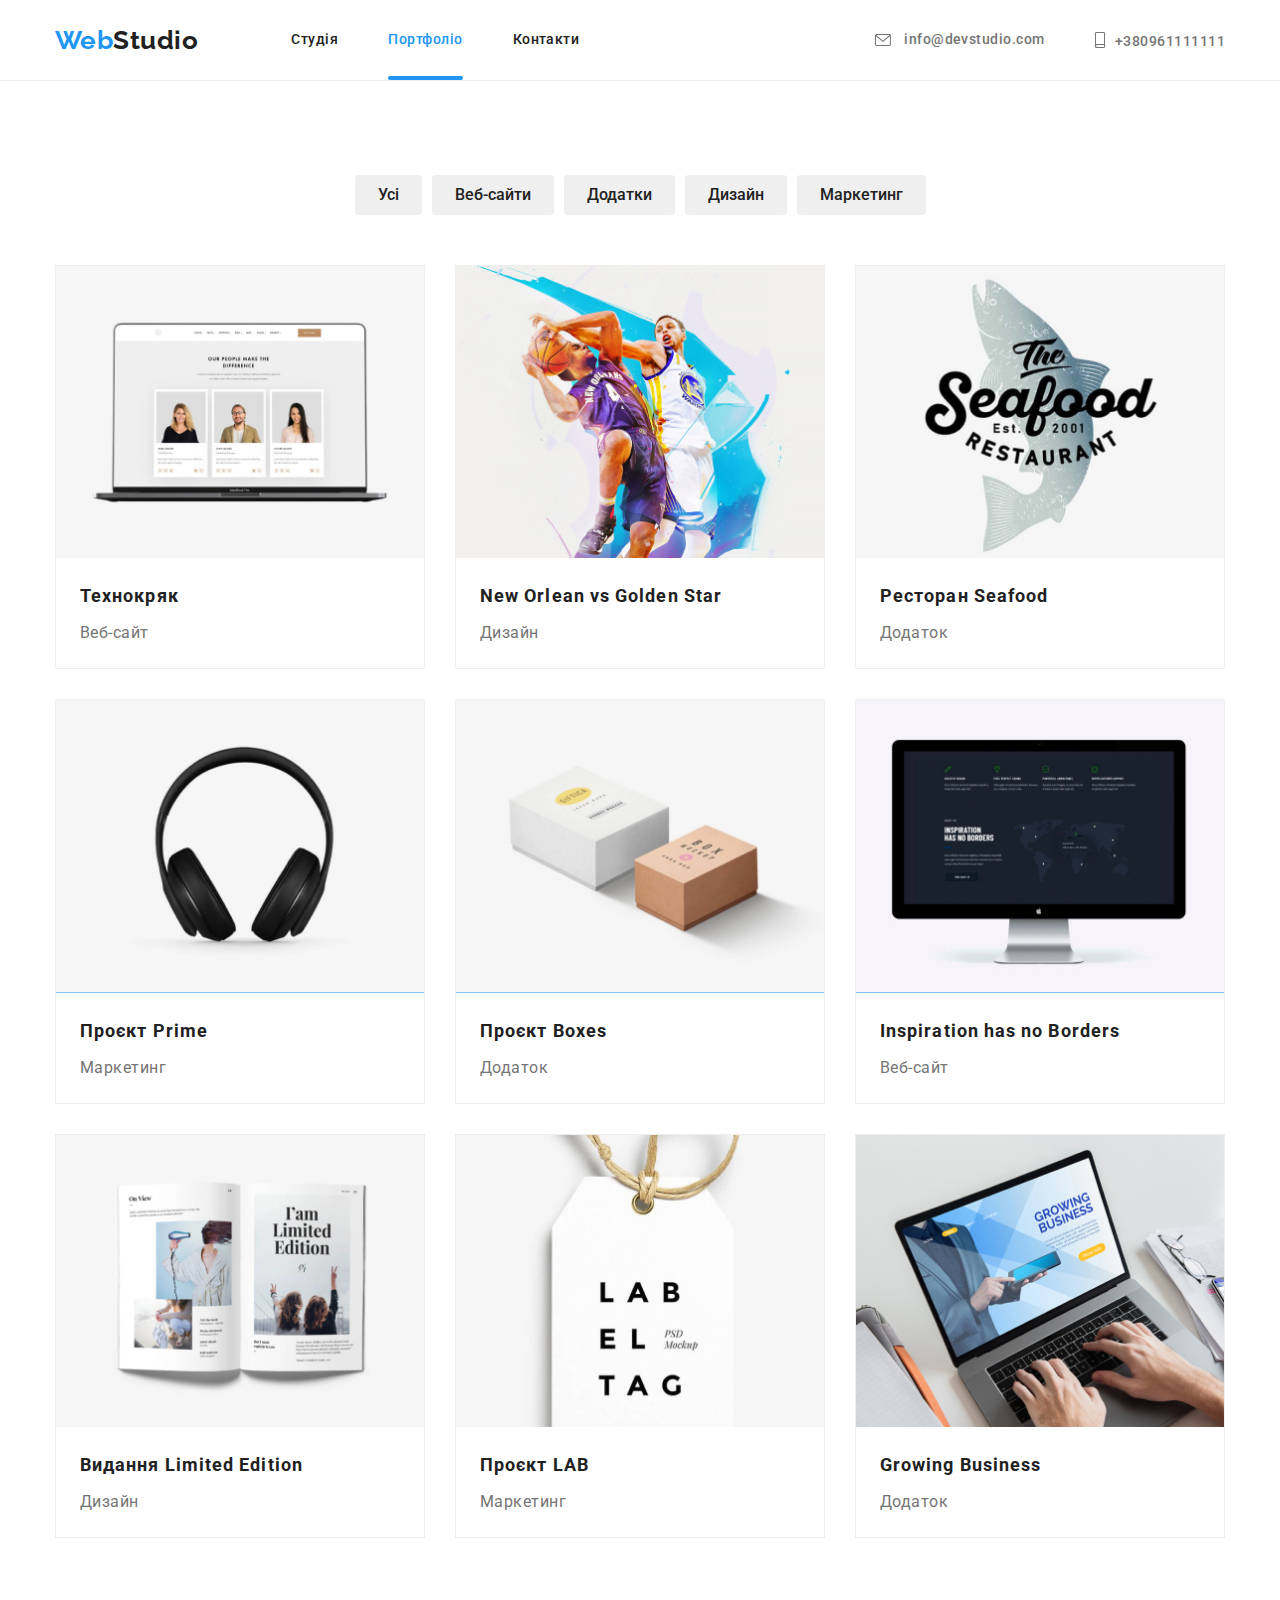
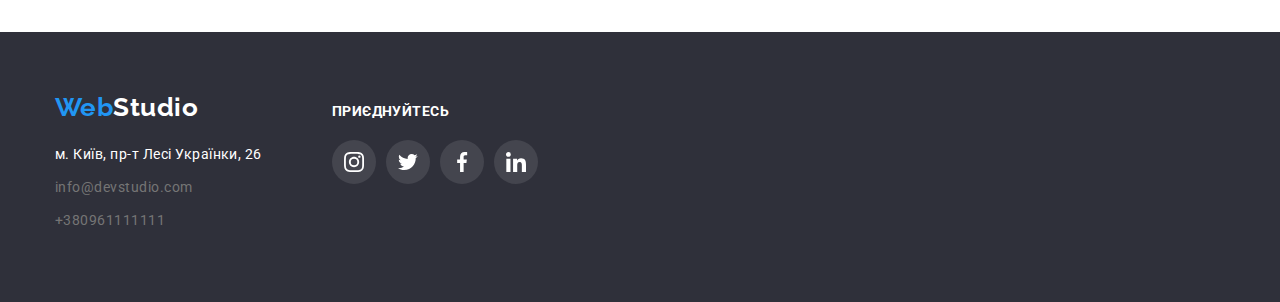
==== portfolio.html @ aa5b7897 "виконав дз" ====
<!DOCTYPE html>
<html lang="uk">
    <head>
        <meta charset="UTF-8">
        <meta http-equiv="X-UA-Compatible" content="IE=edge">
        <meta name="viewport" content="width=device-width, initial-scale=1.0">
        <title>Portfolio</title>
        <link rel="preconnect" href="https://fonts.googleapis.com">
        <link rel="preconnect" href="https://fonts.gstatic.com" crossorigin>
        <link href="https://fonts.googleapis.com/css2?family=Raleway:wght@700&family=Roboto:wght@400;500;700;900&display=swap" rel="stylesheet">
        <link rel="stylesheet" href="https://cdnjs.cloudflare.com/ajax/libs/modern-normalize/1.1.0/modern-normalize.min.css">
        <link rel="stylesheet" href="./css/styles.css">
    </head>
<body>
<!--Шапка сайта-->
<header class="page-header">
    <div class="container main-nav">
       <nav class="main-nav">  
           <a href="./index.html" class="logo">Web<span class="accent-head">Studio</span></a>
       <ul class="site-nav">
           <li class="item"><a href="./index.html" class="link">Студія</a></li>
           <li class="item"><a href="./portfolio.html" class="link current">Портфоліо</a></li>
           <li class="item"><a href="" class="link">Контакти</a></li>
       </ul>
       </nav> 
       <ul class="site-contact">
        <li class="item-contact">
            <a href="mailto:info@devstudio.com" class="contact-link">
            <svg class="icon-contact"  width="16" height="12" ><use href="./images/icons.svg#envelope" ></use></svg>
            info@devstudio.com</a>
        </li>
       <li class="item-contact"><a href="tel:+380961111111" class="contact-link">
        <svg class="icon-contact" width="10" height="16" ><use href="./images/icons.svg#smartphone" ></use></svg>+380961111111</a></li>
    </ul>
    </div>
    </header>
<main>
    <section class="section">
        <div class="container">
            <h1 class="visually-hidden">Портфоліо</h1>
            
            <ul class="pf-nav">
                <li class="link-button"><button type="button" class="pf-button">Усі</button></li>
                <li class="link-button"><button type="button" class="pf-button">Веб-сайти</button></li>
                <li class="link-button"><button type="button" class="pf-button">Додатки</button></li>
                <li class="link-button"><button type="button" class="pf-button">Дизайн</button></li>
                <li class="link-button"><button type="button" class="pf-button">Маркетинг</button></li>
            </ul>
            
            <ul class="portfolio">
         
            <li class="pf-element">
                <a href="" class="pf-link"> 
                <div class="card-thumb">
                <p class="text-thumb">Ресурс пропонує комплексні пропозиції з різним рівнем функціоналу та сервісів. Все це дозволить відвідувачу отримати вичерпні відомості про компанію чи приватну особу.</p>
                <img src="./images/pf-img1.jpg" alt="макет сайту" width="370">
                </div>
                <div class="card-text">
                <h2 class="portfolio-title">Технокряк</h2>
                <p>Веб-сайт</p>
                </div>
                </a>
            </li>
            
            <li class="pf-element">
                <a href="" class="pf-link">
                <div class="card-thumb">
                <p class="text-thumb">Ресурс пропонує комплексні пропозиції з різним рівнем функціоналу та сервісів. Все це дозволить відвідувачу отримати вичерпні відомості про компанію чи приватну особу.</p>
                <img src="./images/pf-img2.jpg" alt="баскетболісти" width="370">
                </div>
                <div class="card-text">
                <h2 class="portfolio-title">New Orlean vs Golden Star</h2>
                <p>Дизайн</p>
                </div>
                </a>
            </li>
            
            <li class="pf-element">
                <a href="" class="pf-link">
                <div class="card-thumb">
                <p class="text-thumb">Ресурс пропонує комплексні пропозиції з різним рівнем функціоналу та сервісів. Все це дозволить відвідувачу отримати вичерпні відомості про компанію чи приватну особу.</p>
                <img src="./images/pf-img3.jpg" alt="логотип рибного ресторану" width="370">
                </div>
                <div class="card-text">
                <h2 class="portfolio-title">Ресторан Seafood</h2>
                <p>Додаток</p>
                </div>
                </a>
            </li>
            
            <li class="pf-element">
                <a href="" class="pf-link">
                <div class="card-thumb">
                <p class="text-thumb">Ресурс пропонує комплексні пропозиції з різним рівнем функціоналу та сервісів. Все це дозволить відвідувачу отримати вичерпні відомості про компанію чи приватну особу.</p>
                <img src="./images/pf-img4.jpg" alt="зображення навушників" width="370">
                </div>  
                <div class="card-text">
                <h2 class="portfolio-title">Проєкт Prime</h2>
                <p>Маркетинг</p>
                </div>
                </a>
            </li>
            
            <li class="pf-element">
                <a href="" class="pf-link">
                <div class="card-thumb">
                <p class="text-thumb">Ресурс пропонує комплексні пропозиції з різним рівнем функціоналу та сервісів. Все це дозволить відвідувачу отримати вичерпні відомості про компанію чи приватну особу.</p>
                <img src="./images/pf-img5.jpg" alt="зображення двох боксів" width="370">
                </div> 
                <div class="card-text">
                <h2 class="portfolio-title">Проєкт Boxes</h2>
                <p>Додаток</p>
                </div>
                </a>
            </li>
            
            <li class="pf-element">
                <a href="" class="pf-link">
            <div class="card-thumb">
                <p class="text-thumb">Ресурс пропонує комплексні пропозиції з різним рівнем функціоналу та сервісів. Все це дозволить відвідувачу отримати вичерпні відомості про компанію чи приватну особу.</p>
                <img src="./images/pf-img6.jpg" alt="зображення сайту" width="370">
            </div>  
            <div class="card-text">
                <h2 class="portfolio-title">Inspiration has no Borders</h2>
                <p>Веб-сайт</p>
            </div>
                </a>
            </li>
            
            <li class="pf-element">
                <a href="" class="pf-link">
                <div class="card-thumb">
                <p class="text-thumb">Ресурс пропонує комплексні пропозиції з різним рівнем функціоналу та сервісів. Все це дозволить відвідувачу отримати вичерпні відомості про компанію чи приватну особу.</p>
                <img src="./images/pf-img7.jpg" alt="зображення книги" width="370">
               </div>
            <div class="card-text">
                <h2 class="portfolio-title">Видання Limited Edition</h2>
                <p>Дизайн</p>   
                </div> 
                </a>
            </li>
            
            <li class="pf-element">
                <a href="" class="pf-link">
                <div class="card-thumb">
                <p class="text-thumb">Ресурс пропонує комплексні пропозиції з різним рівнем функціоналу та сервісів. Все це дозволить відвідувачу отримати вичерпні відомості про компанію чи приватну особу.</p>
                <img src="./images/pf-img8.jpg" alt="зображення лейби" width="370">
            </div>
                <div class="card-text">
                <h2 class="portfolio-title">Проєкт LAB</h2>
                <p>Маркетинг</p>
                </div>
                </a>
            </li>
            
            <li class="pf-element">
                <a href="" class="pf-link">
                <div class="card-thumb">
                <p class="text-thumb">Ресурс пропонує комплексні пропозиції з різним рівнем функціоналу та сервісів. Все це дозволить відвідувачу отримати вичерпні відомості про компанію чи приватну особу.</p>
                <img src="./images/pf-img9.jpg" alt="зображення компьютерного дадатку" width="370">
            </div> 
            <div class="card-text">
                <h2 class="portfolio-title">Growing Business</h2>
                <p>Додаток</p>
                </div>
                </a>
            </li>
            </ul>
        </div>
    </section>
    


</main>



<!--Футер-->
<footer class="footer">
     
    <div class="container footer-nav">
        <div>
            <a href="./index.html" class="logo-footer">Web<span class="accent-footer">Studio</span></a>
                <address>
                <ul>
                    <li class="contact-footer"><a href="https://goo.gl/maps/CPtrU1FHBa2aNyZL9" target="_blank" rel="noopener noreferrer" class="geo-location" >м. Київ, пр-т Лесі Українки, 26</a></li>
                    <li class="contact-footer"><a href="mailto:info@devstudio.com" class="contact-link">info@devstudio.com</a></li>
                    <li class="contact-footer"><a href="tel:+380961111111" class="contact-link" >+380961111111</a></li>
                </ul>
                </address>  
        </div>
        <div class="footer-social">
                    <h3 class="footer-title">Приєднуйтесь</h3>
                    <ul class="list-footer-social">
                        <li> 
                            <a class="link-footer-social" href="#" target="_blank" rel="noopener noreferrer">
                                <svg class="icon-social" width="20" height="20">
                                <use href="./images/icons.svg#instagram"></use>
                                </svg>
                            </a>
                        </li>
                       <li> 
                            <a class="link-footer-social" href="#" target="_blank" rel="noopener noreferrer">
                            <svg class="icon-social" width="20" height="20">
                            <use href="./images/icons.svg#twitter"></use>
                            </svg>
                            </a>
                        </li>
                        <li > 
                            <a class="link-footer-social" href="#" target="_blank" rel="noopener noreferrer">
                            <svg class="icon-social" width="20" height="20">
                            <use href="./images/icons.svg#facebook"></use>
                            </svg>
                            </a>
                        </li>
                        <li> 
                            <a class="link-footer-social" href="#" target="_blank" rel="noopener noreferrer">
                            <svg class="icon-social" width="20" height="20">
                            <use href="./images/icons.svg#linkedin"></use>
                            </svg>
                            </a>
                        </li>
                       </ul>
        </div> 
    </div>
        
              
        
</footer>
</body>
</html>
---- css/styles.css ----
/* Колір основного тексту #212121 */
/* Вторинний колір тексту #757575 */
/* Вторинний колір фону #2F303A / #F5F4FA */
/* Білий #FFFFFF #EEEEEE */
/* Акцент #2196F3 / #188CE8 */
/* Вторинний колір фону #2F303A */

:root{ 
--primary-text-color:#212121;
--title-text-color:#757575;
--accent-color: #2196F3;
--primary-white-color: #fff;
--secondary-bcg-color:#2F303A;
--third-bcg-color: #F5F4FA;
--accent-secondary-color: #188CE8;
--border-color: #EEEEEE;
--clients-color: #AFB1B8;
--box-shadow: 0px 1px 3px rgba(0, 0, 0, 0.12), 0px 1px 1px rgba(0, 0, 0, 0.14), 0px 2px 1px rgba(0, 0, 0, 0.2);}

html{ box-sizing: border-box;}
*,
*::before,
*::after {
  box-sizing:inherit;}

body { 

background-color:var(--primary-white-color);
color: var(--title-text-color);
font-family: 'Roboto',sans-serif;
letter-spacing: 0.03em;}

ul { padding: 0;
     margin: 0;
     list-style: none;}
a {text-decoration: none;}

h1, h2, h3, h4, h5, h5, p { margin-top: 0;
margin-bottom: 0;}

img{ 
display: block;
width: 100%;}

textarea{ resize: none;}

.container{ 
  margin-left:auto;
  margin-right:auto;
  padding-left:15px;
  padding-right:15px;
  width: 1200px;
  
}
.section{
  padding-top: 94px;
  padding-bottom: 94px;
}
/* Site header */


.page-header{
 
 width: 100%;
 top: 0;
 left: 0;
 min-height: 80px;
 border-bottom: 1px solid var(--border-color);
 background-color: var(--primary-white-color);
 
}


  .logo {
color:var(--accent-color); text-decoration: none;
font-family: 'Raleway';
font-weight: 700;
font-size: 26px;
line-height: 1.19;}


/* Main nav */

.main-nav{ display: flex;
align-items: center;
}

.accent-head{ color:var(--primary-text-color);}

.site-nav{ 
display: flex; 
margin-left: 93px;
}

.site-nav .item + .item{
  margin-left: 50px;
}

.site-nav .link { 
  position: relative;
  display: block;
  padding-top: 32px;
  padding-bottom: 32px;
  
  color:var(--primary-text-color); 
  text-decoration: none;
  font-weight: 500;
  font-size: 14px;
  line-height: 1.14;
  
  transition: color 250ms cubic-bezier(0.4, 0, 0.2, 1); }

  .link.current::after {
    content: '';
    position: absolute;
    display: blok;
    width:100%;
    height: 4px;
    left: 0;
    bottom: 0;
    background: #2196F3;
    border-radius: 2px;
    }
  
  
    


    .site-nav .link:hover , .site-nav .link:focus { color:var(--accent-color);text-decoration: none;}
 
/* Contacts */
.site-contact {
  display: flex;
  margin-left: auto;
  align-items: center;
  font-weight: 500;
  font-size: 14px;
  line-height: 1.14;
  
  
}

.site-contact .item-contact + .item-contact{
    margin-left: 50px;
  }

.contact-link{
  color: var(--title-text-color); 
  font-style: normal;
  transition: color 250ms cubic-bezier(0.4, 0, 0.2, 1); }

.site-contact .contact-link:hover , .site-contact .contact-link:focus { color:var(--accent-color);}

.icon-contact{ 
position:relative;
top: 1.5px;
margin-right: 10px;
fill:currentColor;}

.link.current { color: var(--accent-color);}

/* Hero */
.hero{ 
  padding-top: 200px;
  padding-bottom:200px;
  text-align: center;
 }
 
 .overlay{  
  background-image:linear-gradient(to right,rgba(47, 48, 58, 0.4), rgba(47, 48, 58, 0.4)),
  url(../images/hero_fon.jpg);
  background-position: center ;
  background-repeat: no-repeat;
  height: 600px;
  max-width: 1600px;
  margin-left: auto;
  margin-right: auto;
  background-color: var(--secondary-bcg-color);
  
 }


 .hero-title {
  width: 696px;
  margin: 0 auto 30px;
  color:var(--primary-white-color);
  font-weight: 900;
  font-size: 44px;
  line-height: 1.5;
  text-transform: uppercase;
}



/*  Hero button */
.hero-button { 
  border: none;
  padding: 10px 32px;
  background-color: var(--accent-color);
  border-radius: 4px;
  display: inline-block;
  color: var(--primary-white-color);
  font-weight: 700;
  font-size: 16px;
  line-height: 1.8;
  cursor: pointer;

  transition: color 250ms cubic-bezier(0.4, 0, 0.2, 1); 
}

.hero-button:hover , .hero-button:focus{ background-color: var(--accent-secondary-color); } 



/* Features */
.feature-list{
display: flex;
gap: 30px;}

.feature{ padding-top: 94px;}

.feature-list .title { color:var(--primary-text-color);}

.feature-list p { line-height: 24px;}

.title{
  margin-top: 30px;
  margin-bottom: 10px;
  font-weight: 700;
  font-size: 14px;
  line-height: 1.14;
  text-transform: uppercase;}

.advantages{
  display: flex;
  justify-content: center;
  border-radius: 4px;
  background-color: var(--third-bcg-color);
  width: 270px;
  height: 120px;
  align-items: center;
 }

 

/* Section */ 
.visually-hidden{
  position: absolute;
  white-space: nowrap;
  width: 1px;
  height: 1px;
  overflow: hidden;
  border: 0;
  padding: 0;
  clip: rect(0 0 0 0);
  clip-path: inset(50%);
  margin: -1px;
} 

.section-title {
  
  margin-top: 0;
  margin-bottom: 50px;
  
  color:var(--primary-text-color); 
  font-weight: 700;
  font-size: 36px;
  line-height: 1.16;
  text-align: center;
}

/* Чим ми займаємося */

.section-service{ 
 padding-top: 0;
  padding-bottom: 94px;
}

.services{ 
position: relative;
display: flex;
gap: 30px;}



.text-service{
position: absolute;
display:flex;
justify-content: center;
align-items: center;
font-weight: 700;
font-size: 14px;
line-height: 1.14;
letter-spacing: 0.03em;
text-transform: uppercase;
width: 370px;
height: 70px;
background-color: rgba(47, 48, 58, 0.8);;
bottom: 0;
color:var(--primary-white-color);

}


  /* Team */

.employees{display: flex;}
.employees .user + .user{
  margin-left: 30px;
}
.employees li { background-color: var(--primary-white-color);}
.user{ 
border-radius: 0px 0px 4px 4px;
box-shadow: var(--box-shadow);}

.section-team{ 
  background-color: var(--third-bcg-color);
  padding-bottom: 94px;
  padding-top: 94px;
}

  .team-items{ padding-top: 30px;
  padding-bottom: 30px;
}

  .team{ 
    margin-bottom: 10px;
    color: var(--primary-text-color);
    font-style: normal;
    font-weight: 500;
    font-size: 16px;
    line-height: 19px;
    text-align: center;}
   
  .position{
    font-size: 16px;
    line-height: 19px;
    text-align: center;}


.social-list{
  display:flex;
  justify-content: center;
  gap: 10px;
  margin-bottom: 30px; 
}

.link-social{ 
  display: flex;
  width: 44px;
  height: 44px;
  border-radius: 50%;
  justify-content: center;
  align-items: center;
  color: var(--clients-color);

  transition: color 250ms cubic-bezier(0.4, 0, 0.2, 1) , background-color 250ms cubic-bezier(0.4, 0, 0.2, 1); 
}

.icon-social{ fill:currentColor;}
.link-social:hover , .link-social:focus{border-radius: 50%; background-color: var(--accent-color); color: var(--primary-white-color);}

 /* Постійні клієнти */

.section-clients{ padding-bottom: 94px;
  padding-top: 94px;
}
.clients-list{ 
  display: flex;
  gap: 30px;
  

}

.client-link{ 
  display: flex;
  align-items: center;
  justify-content: center; 
  color: var(--clients-color);
  border: 1px solid ;
  border-radius: 4px;
  width: 170px;
  height: 92px;
  transition: border-color 250ms cubic-bezier(0.4, 0, 0.2, 1) ; 

}


.client-link:hover , .client-link:hover .icon {
  border-color: var(--accent-color);
  fill: var(--accent-color);
}

.icon{ 
transition: fill 250ms cubic-bezier(0.4, 0, 0.2, 1) ; 
fill:currentColor;
}


  
  /* Footer */
.footer { 

padding-top: 60px;
padding-bottom: 60px;
background-color: var(--secondary-bcg-color);
font-size: 14px;
line-height: 1.71;
}
.contact-footer{
  margin-bottom: 9px;
  transition: color 2500ms cubic-bezier(0.4, 0, 0.2, 1) ; 
}
.logo-footer { 
  display: block;
  margin-bottom: 20px;
  color: var(--accent-color);
  font-family: 'Raleway';
  font-weight: 700;
  font-size: 26px;
  line-height: 1.19;}

.accent-footer { color: var(--primary-white-color);}

.geo-location { 
  color: var(--primary-white-color);
  font-style: normal;
  transition: color 250ms cubic-bezier(0.4, 0, 0.2, 1) ; 
}

.geo-location:hover , .geo-location:focus { color:var(--accent-color);}
.contact-footer .contact-link:hover , .contact-footer .contact-link:focus { color:var(--accent-color);}


.footer-title{ 
font-weight: 700;
font-size: 14px;
line-height: 1.14;
letter-spacing: 0.03em;
text-transform: uppercase;
margin-bottom: 20px;
color: var(--primary-white-color);
}

.footer-nav{ display:flex;
  align-items:baseline;}

.footer-social{ margin-left: 70px;}

.link-footer-social{ 
  display: flex;
  width: 44px;
  height: 44px;
  border-radius: 50%;
  justify-content: center;
  align-items: center;
  color: var(--primary-white-color);
  background: rgba(255, 255, 255, 0.1);
  transition: color 250ms cubic-bezier(0.4, 0, 0.2, 1) , background-color 250ms cubic-bezier(0.4, 0, 0.2, 1) ; 
  ; 

}

.list-footer-social{
  display:flex;
  gap: 10px;
   
}
.link-footer-social:hover , .link-footer-social:focus {border-radius: 50%; background-color: var(--accent-color); color: var(--primary-white-color);}

/* Footer Input */
.input-title{
  font-weight: 700;
  font-size: 14px;
  line-height: 1.14;
  letter-spacing: 0.03em;
  text-transform: uppercase;
  margin-bottom: 20px;
  color: var(--primary-white-color)
}

.footer-input{
display: inline-block;
margin-left: 93px;
}

.footer-input input{
width: 358px;
height: 50px;

padding: 15px 16px;
border: 1px solid rgba(255, 255, 255, 0.3);
box-shadow: (0px 4px 4px rgba(0, 0, 0, 0.15));
border-radius: 4px;
background-color: var(--secondary-bcg-color);
}
.footer-label{display: flex;}

.button-footer{
display:flex;
align-items: center;
justify-content: center;

border: none;
cursor: pointer;

width: 200px;
height: 50px;
background-color:var(--accent-color);
box-shadow: 0px 4px 4px rgba(0, 0, 0, 0.15);
border-radius: 4px;
margin-left: 12px;

color: var(--primary-white-color);
font-weight: 700;
font-size: 16px;
line-height: 1.8;
letter-spacing: 0.06em;

 transition: background-color 250ms cubic-bezier(0.4, 0, 0.2, 1) ; 
}

.icon-send{
  margin-left: 10px;
  fill: currentColor;
}
 
.button-footer:hover { background-color: var(--accent-secondary-color);}



 /* Backdrop */
 .backdrop{
  position: fixed;
  left: 0;
  top: 0;
  width: 100%;
  height: 100%;
  background-color:rgba(0, 0, 0, 0.2);
  opacity: 1;
  transition: transform 250ms cubic-bezier(0.4, 0, 0.2, 1);

 }

.backdrop.is-hidden{
  opacity: 0;
  pointer-events: none;
}


.modal{
  position: relative;
  top: 50%;
  left: 50%;

  width: 528px;
  height: 581px;
  background-color: var(--primary-white-color);

  box-shadow: 0px 1px 3px rgba(0, 0, 0, 0.12), 0px 1px 1px rgba(0, 0, 0, 0.14), 0px 2px 1px rgba(0, 0, 0, 0.2);
  border-radius: 4px;
  
  transform: translate(-50% , -50%) scale(1);
  transition: transform 250ms cubic-bezier(0.4, 0, 0.2, 1) , box-shadow 250ms cubic-bezier(0.4, 0, 0.2, 1);
}


/* Button close  modal */
.modal-button{
position: absolute;
display: flex;

align-items: center;
top: 8px;
right: 8px;

width: 30px;
height: 30px;
border: 1px solid rgba(0, 0, 0, 0.1);
border-radius: 50%;
background-color: var(--primary-white-color);
cursor: pointer;

}

.close-black{ 
display: flex;
justify-content: center;

transition: fill 250ms cubic-bezier(0.4, 0, 0.2, 1);
}

.close-black:hover{ fill: var(--accent-color);}

.modal-title{
font-weight: 700;
font-size: 20px;
line-height: 1.15;
text-align: center;
letter-spacing: 0.03em;
color: var(--primary-text-color);
padding-left: 41px;
padding-top: 40px;
padding-right: 39px;
margin-bottom: 12px;
}




.form-list{

  position: relative;
  
  width: 448px;
  height: 342px;
  margin-left: 41px;
  margin-right: 39px;
}

.form-field{
display: flex;
flex-direction: column;
position: relative;
margin-bottom: 10px;
font-size: 12px;
line-height: 1.16;
letter-spacing: 0.01em;

}

.form-label{
  margin-bottom: 4px;
}

.form-input{
  position: relative;
  width: 448px;
  height: 40px;
  border: 1px solid rgba(33, 33, 33, 0.2);
  border-radius: 4px;
  padding-left: 42px;
  
}
.icon-form{
  display: inline-block;
  position: absolute;
  
  left: 15px;
  top: 50%;
  
  transition: fill 250ms cubic-bezier(0.4, 0, 0.2, 1);
  
}

.form-input:focus + .form-input .icon-form{ fill: var(--accent-color); 
border-color: var(--accent-color);}

.form-textarea{ 
  width: 448px;
  height: 120px;
  padding: 12px 16px;
  color: rgba(117, 117, 117, 0.5);
  border: 1px solid rgba(33, 33, 33, 0.2);
  border-radius: 4px;
}

.form-consent{
  position: relative;
display: block;
font-size: 14px;
line-height: 1.7;
letter-spacing: 0.03em;
}

.custom-checkbox {
  position: absolute;
  width: 1px;
  height: 1px;
  margin: -1px;
  border: 0;
  padding: 0;
  clip: rect(0 0 0 0);
  overflow: hidden;
  border-radius: 2px;
}
.icon-check{
  display: block;
  align-items: center;
  justify-content: center;
  opacity: 0;
}
.form-icon-check{
  display: inline-flex;
  align-items: center;
  justify-content: center;
  width: 16px;
  height: 15px;
  margin-left: 10px;
  margin-right: 10px;
  border: 2px solid var(--primary-text-color);

  transition:  border 250ms cubic-bezier(0.4, 0, 0.2, 1) , background-color 250ms cubic-bezier(0.4, 0, 0.2, 1);}
  .custom-checkbox:checked + .form-icon-check{
    background-color: var(--accent-color);border: 1px solid var(--accent-color);
  }
.custom-checkbox:checked + .form-icon-check .icon-check{
  opacity: 1;
  }

.form-link{ 
  color: var(--accent-color);
  text-decoration: underline;
}

.button-form{
position: absolute;
left: 165px;
bottom: 40px;

font-weight: 700;
font-size: 16px;
line-height: 1.8;
color: var(--primary-white-color);

width: 200px;
height: 50px;
border-radius: 4px;
background-color: var(--accent-color);
box-shadow: 0px 4px 4px rgba(0, 0, 0, 0.15);
border: none;
cursor: pointer;

transition: background-color 250ms cubic-bezier(0.4, 0, 0.2, 1);

}
.button-form:hover{ background-color: var(--accent-secondary-color);}
/* Portfolio */

  .pf-button{ 
    border: 1px solid transparent;
    border-radius: 4px;
    padding: 6px 22px;
    font-weight: 500;
    font-size: 16px;
    line-height:1.62;
    font-family:inherit;
    cursor: pointer;
    color: var(--primary-text-color);
  
    transition: color 250ms cubic-bezier(0.4, 0, 0.2, 1) , background-color 250ms cubic-bezier(0.4, 0, 0.2, 1) , 
    box-shadow 250ms cubic-bezier(0.4, 0, 0.2, 1);}
  
  .pf-nav .pf-button:hover , .pf-nav .pf-button:focus { background-color: var(--accent-color);color:var(--primary-white-color);
    box-shadow: 0px 3px 1px rgba(0, 0, 0, 0.1), 0px 1px 2px rgba(0, 0, 0, 0.08), 0px 2px 2px rgba(0, 0, 0, 0.12);}
  
  .pf-nav{ 
    display: flex;
     margin-bottom: 50px;
    justify-content: center;

  }
  
  .pf-nav .link-button + .link-button { margin-left: 10px;}

/* Portfolio content */

.portfolio-title{ 
 margin-bottom: 4px;
 color: var(--primary-text-color);
 font-weight: 700;
 font-size: 18px;
 line-height:2;
 letter-spacing: 0.06em;}

.pf-link{ 
display: block;
color: var(--title-text-color);
transition: box-shadow 250ms cubic-bezier(0.4, 0, 0.2, 1);
}

.card-text{ 
font-size: 16px;
line-height: 30px;
letter-spacing: 0.03em;
padding: 20px 24px; }


.portfolio{ 
 display: flex;
 flex-wrap: wrap;
 }

.pf-element{ 
 
border: 1px solid var(--border-color);
background-color: var(--primary-white-color);
width:calc( ( 100% - 60px ) / 3 );
margin-right: 30px;
margin-bottom: 30px;
} 
.pf-element:nth-child(3n){margin-right:0;}
.pf-element:nth-last-child(-n + 3){margin-bottom: 0;}
.pf-link:hover , .pf-link:focus{ box-shadow: 0px 1px 1px rgba(0, 0, 0, 0.12), 0px 4px 4px rgba(0, 0, 0, 0.06), 1px 4px 6px rgba(0, 0, 0, 0.16);}

.card-thumb{
  display: block;
  position: relative;
  overflow: hidden;
  
}

.card-thumb::before{ 
  content:'';
  display:block;
  
  position: absolute;
  
  width:100%;
  height:100%;
  background-color: rgba(33, 150, 243, 0.9);
  opacity: 1;
  
  transform:translateY(100%);
  transition: transform 250ms cubic-bezier(0.4, 0, 0.2, 1);
}

.text-thumb{
position: absolute;
font-size: 18px;
line-height: 1.5;
letter-spacing: 0.03em;
color: var(--primary-white-color);
padding: 63px 24px;

transform:translateY(100%);
transition: transform 250ms cubic-bezier(0.4, 0, 0.2, 1);

}
.pf-element:hover .text-thumb{
  transform:translateY(0%)
}
.pf-element:hover .card-thumb::before{
  transform:translateY(0%)
}
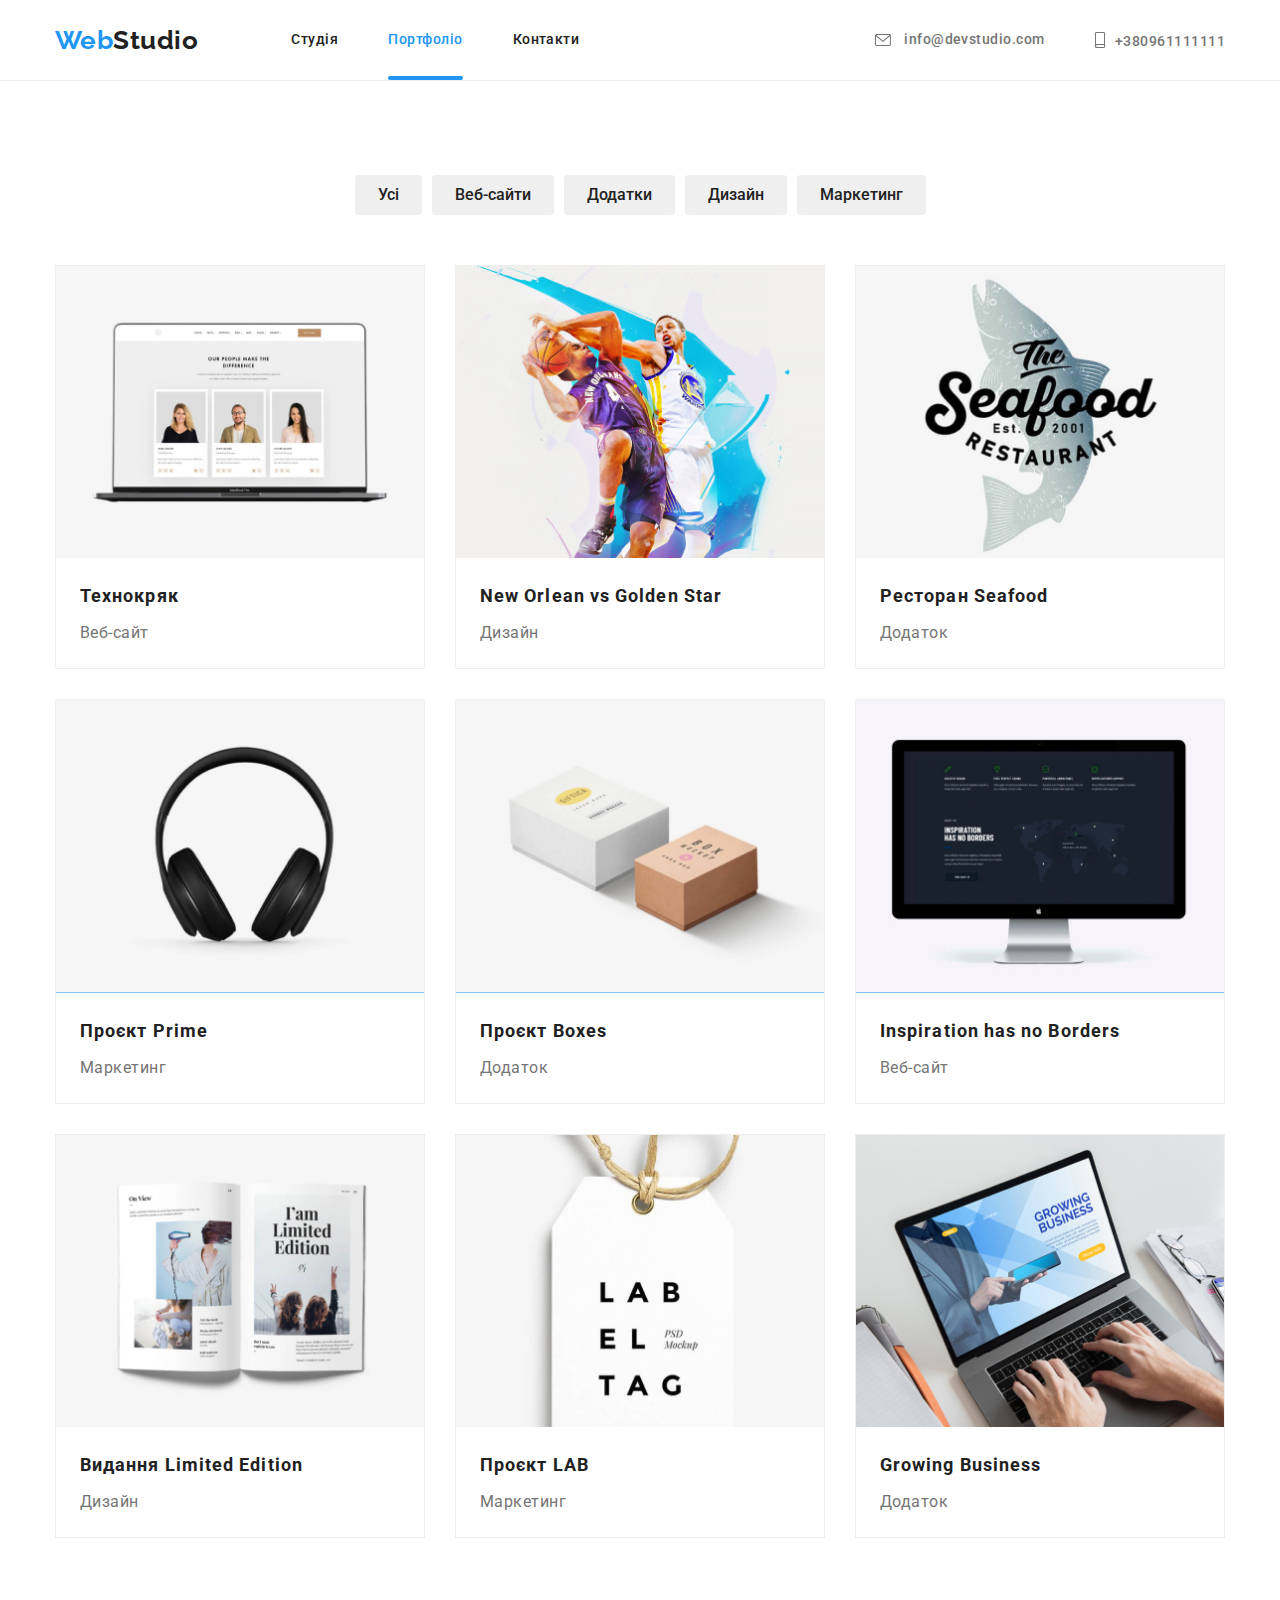
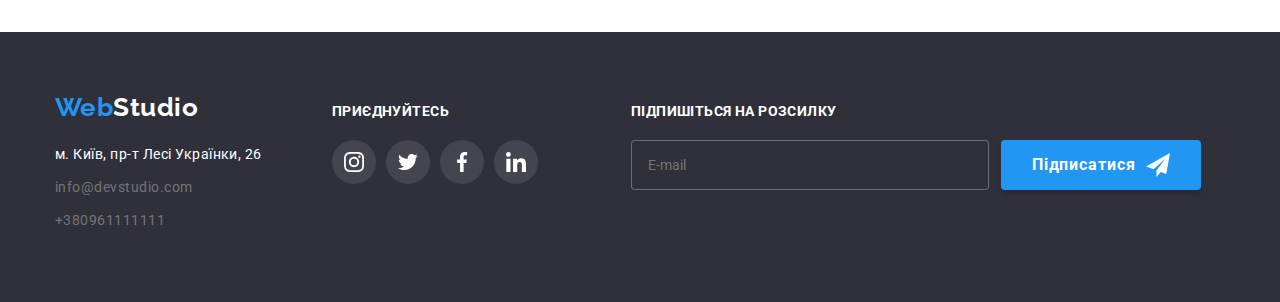
==== commit 85c64cce: "правки" ====
--- a/portfolio.html
+++ b/portfolio.html
@@ -223,10 +223,26 @@
                         </li>
                        </ul>
         </div> 
+        
+            
+            <div class="footer-input">
+                <h3 class="input-title">Підпишіться на розсилку</h3>
+                <div class="footer-label">
+                <label for="email"></label>
+                <input type="email" name="email" id="email" placeholder="E-mail">
+                <button class="button-footer" >
+                    Підписатися<svg class="icon-send" width="24px" height="24px" ><use href="./images/icons.svg#icon-send" ></use></svg>
+                </button>
+            </div>
+            </div>
+               
+                
+                
+       
     </div>
         
               
         
-</footer>
+    </footer>
 </body>
 </html>--- a/css/styles.css
+++ b/css/styles.css
@@ -653,8 +653,8 @@
   
 }
 
-.form-input:focus + .form-input .icon-form{ fill: var(--accent-color); 
-border-color: var(--accent-color);}
+.form-input:focus + .icon-form{ fill: var(--accent-color); 
+}
 
 .form-textarea{ 
   width: 448px;
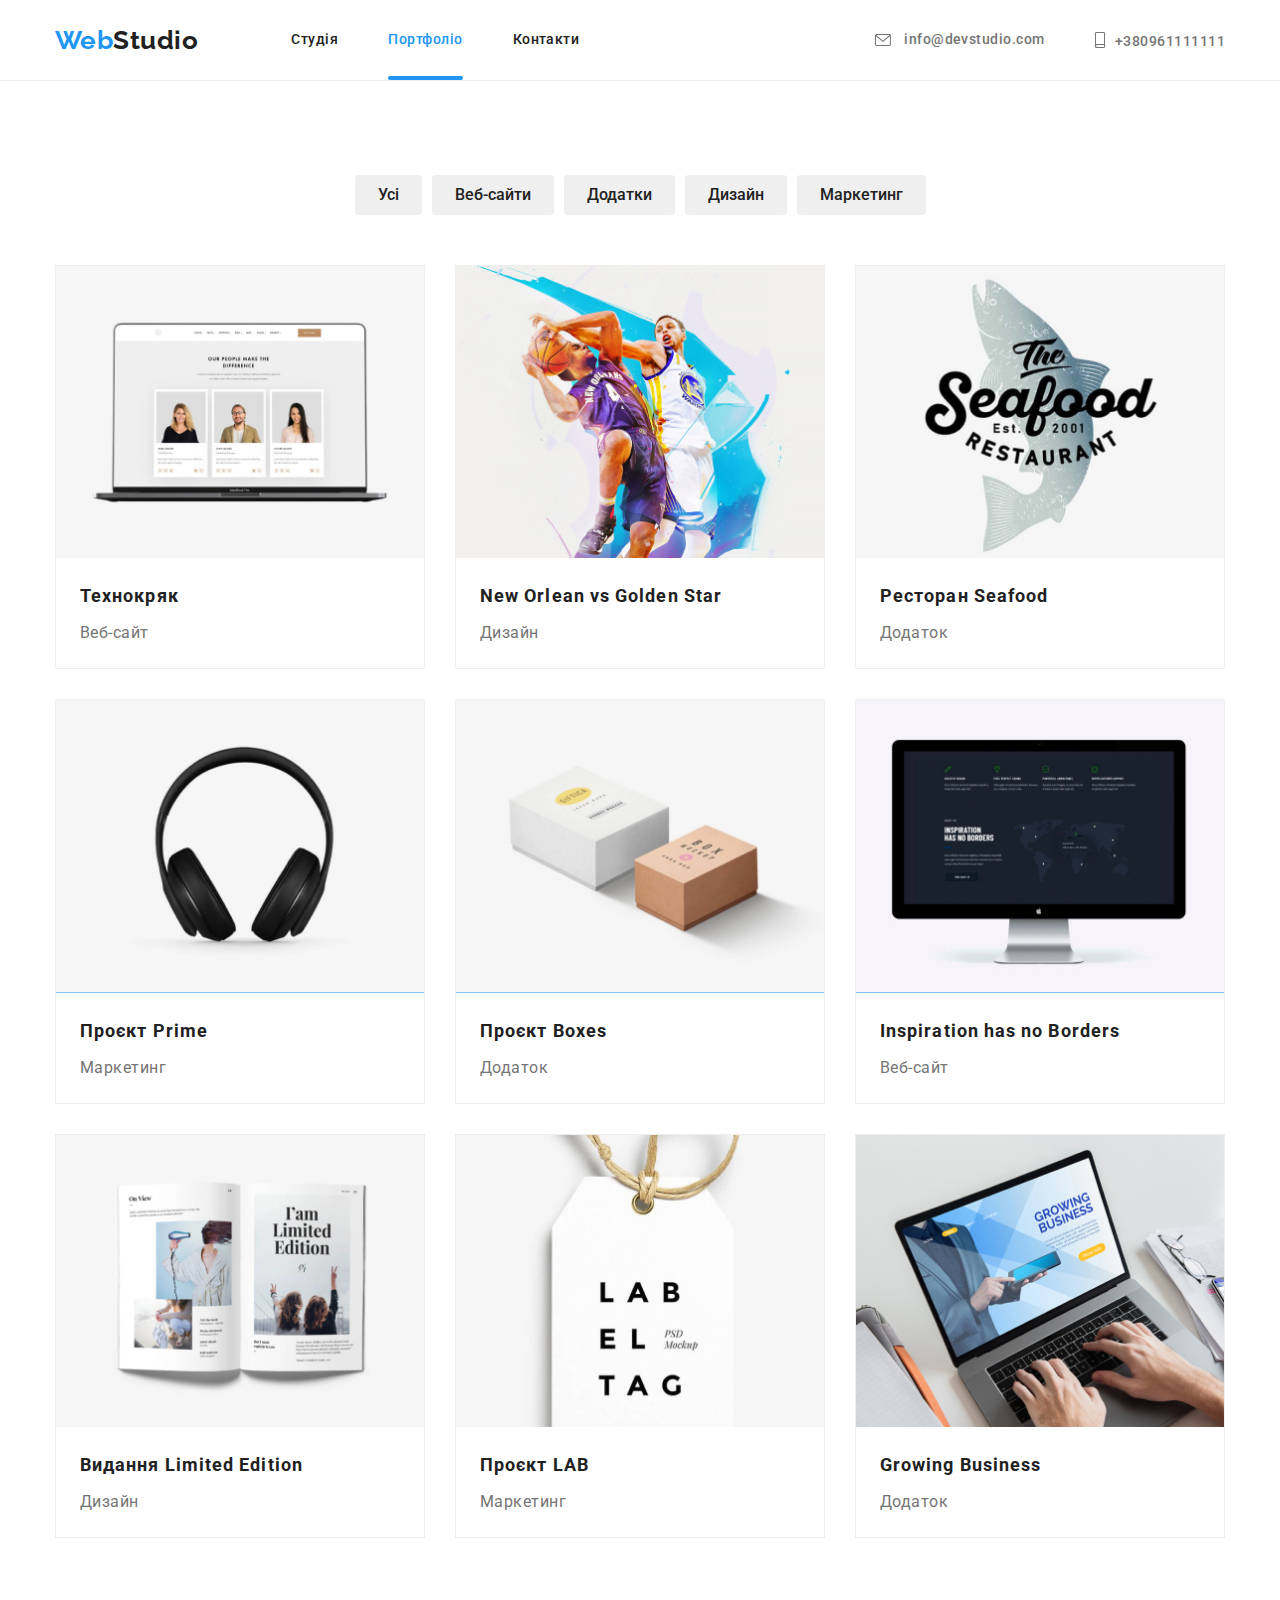
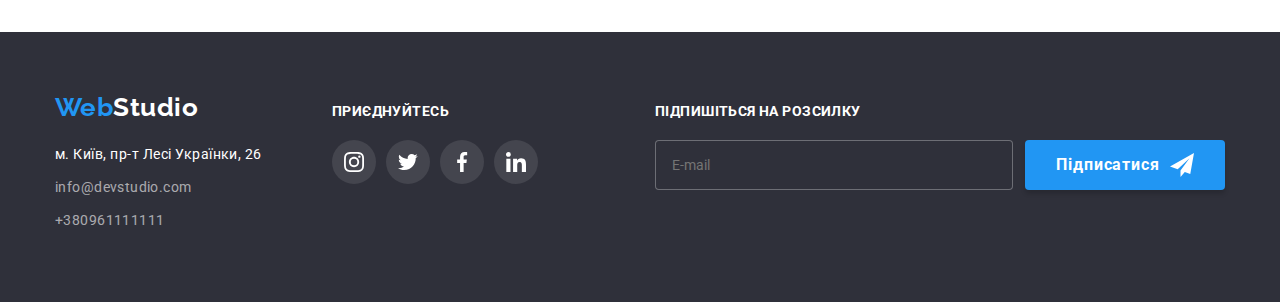
==== commit 94919fa1: "переробив за BEM" ====
--- a/portfolio.html
+++ b/portfolio.html
@@ -14,154 +14,155 @@
     </head>
 <body>
 <!--Шапка сайта-->
-<header class="page-header">
-    <div class="container main-nav">
-       <nav class="main-nav">  
-           <a href="./index.html" class="logo">Web<span class="accent-head">Studio</span></a>
-       <ul class="site-nav">
-           <li class="item"><a href="./index.html" class="link">Студія</a></li>
-           <li class="item"><a href="./portfolio.html" class="link current">Портфоліо</a></li>
-           <li class="item"><a href="" class="link">Контакти</a></li>
-       </ul>
-       </nav> 
-       <ul class="site-contact">
-        <li class="item-contact">
-            <a href="mailto:info@devstudio.com" class="contact-link">
-            <svg class="icon-contact"  width="16" height="12" ><use href="./images/icons.svg#envelope" ></use></svg>
-            info@devstudio.com</a>
-        </li>
-       <li class="item-contact"><a href="tel:+380961111111" class="contact-link">
-        <svg class="icon-contact" width="10" height="16" ><use href="./images/icons.svg#smartphone" ></use></svg>+380961111111</a></li>
-    </ul>
-    </div>
-    </header>
+    <header class="page-header">
+        <div class="container">
+            
+            <nav class="main-nav">  
+                <a href="./index.html" class="logo">Web<span class="logo_accent">Studio</span></a> 
+           <ul class="site-nav">
+               <li class="site-nav__item"><a href="./index.html" class="site-nav__link ">Студія</a></li>
+               <li class="site-nav__item"><a href="./portfolio.html" class="site-nav__link current">Портфоліо</a></li>
+               <li class="site-nav__item"><a href="" class="site-nav__link">Контакти</a></li>
+           </ul>
+           <ul class="site-contact">
+            <li class="site-contact__item">
+                <a href="mailto:info@devstudio.com" class="site-contact__link">
+                <svg class="site-contact__icon"  width="16" height="12" ><use href="./images/icons.svg#envelope" ></use></svg>
+                info@devstudio.com</a>
+            </li>
+           <li class="site-contact__item"><a href="tel:+380961111111" class="site-contact__link">
+            <svg class="site-contact__icon" width="10" height="16" ><use href="./images/icons.svg#smartphone" ></use></svg>+380961111111</a></li>
+        </ul>
+           </nav>  
+        </div>
+        </header>
 <main>
     <section class="section">
         <div class="container">
             <h1 class="visually-hidden">Портфоліо</h1>
             
             <ul class="pf-nav">
-                <li class="link-button"><button type="button" class="pf-button">Усі</button></li>
-                <li class="link-button"><button type="button" class="pf-button">Веб-сайти</button></li>
-                <li class="link-button"><button type="button" class="pf-button">Додатки</button></li>
-                <li class="link-button"><button type="button" class="pf-button">Дизайн</button></li>
-                <li class="link-button"><button type="button" class="pf-button">Маркетинг</button></li>
+                <li class="pf-nav__link"><button type="button" class="pf-nav__button">Усі</button></li>
+                <li class="pf-nav__link"><button type="button" class="pf-nav__button">Веб-сайти</button></li>
+                <li class="pf-nav__link"><button type="button" class="pf-nav__button">Додатки</button></li>
+                <li class="pf-nav__link"><button type="button" class="pf-nav__button">Дизайн</button></li>
+                <li class="pf-nav__link"><button type="button" class="pf-nav__button">Маркетинг</button></li>
             </ul>
             
             <ul class="portfolio">
          
-            <li class="pf-element">
-                <a href="" class="pf-link"> 
-                <div class="card-thumb">
-                <p class="text-thumb">Ресурс пропонує комплексні пропозиції з різним рівнем функціоналу та сервісів. Все це дозволить відвідувачу отримати вичерпні відомості про компанію чи приватну особу.</p>
+            <li class="portfolio__item">
+                <a href="" class="portfolio__link"> 
+                <div class="portfolio-thumb">
+                <p class="portfolio-thumb__text">Ресурс пропонує комплексні пропозиції з різним рівнем функціоналу та сервісів. Все це дозволить відвідувачу отримати вичерпні відомості про компанію чи приватну особу.</p>
                 <img src="./images/pf-img1.jpg" alt="макет сайту" width="370">
                 </div>
-                <div class="card-text">
-                <h2 class="portfolio-title">Технокряк</h2>
-                <p>Веб-сайт</p>
-                </div>
-                </a>
-            </li>
-            
-            <li class="pf-element">
-                <a href="" class="pf-link">
-                <div class="card-thumb">
-                <p class="text-thumb">Ресурс пропонує комплексні пропозиції з різним рівнем функціоналу та сервісів. Все це дозволить відвідувачу отримати вичерпні відомості про компанію чи приватну особу.</p>
+                <div class="portfolio-card__text" >
+                <h2 class="portfolio-card__title">Технокряк</h2>
+                <p >Веб-сайт</p>
+                </div>
+                </a>
+            </li>
+            
+            <li class="portfolio__item">
+                <a href="" class="portfolio__link">
+                <div class="portfolio-thumb">
+                <p class="portfolio-thumb__text">Ресурс пропонує комплексні пропозиції з різним рівнем функціоналу та сервісів. Все це дозволить відвідувачу отримати вичерпні відомості про компанію чи приватну особу.</p>
                 <img src="./images/pf-img2.jpg" alt="баскетболісти" width="370">
                 </div>
-                <div class="card-text">
-                <h2 class="portfolio-title">New Orlean vs Golden Star</h2>
+                <div class="portfolio-card__text">
+                <h2 class="portfolio-card__title">New Orlean vs Golden Star</h2>
                 <p>Дизайн</p>
                 </div>
                 </a>
             </li>
             
-            <li class="pf-element">
-                <a href="" class="pf-link">
-                <div class="card-thumb">
-                <p class="text-thumb">Ресурс пропонує комплексні пропозиції з різним рівнем функціоналу та сервісів. Все це дозволить відвідувачу отримати вичерпні відомості про компанію чи приватну особу.</p>
+            <li class="portfolio__item">
+                <a href="" class="portfolio__link">
+                <div class="portfolio-thumb">
+                <p class="portfolio-thumb__text">Ресурс пропонує комплексні пропозиції з різним рівнем функціоналу та сервісів. Все це дозволить відвідувачу отримати вичерпні відомості про компанію чи приватну особу.</p>
                 <img src="./images/pf-img3.jpg" alt="логотип рибного ресторану" width="370">
                 </div>
-                <div class="card-text">
-                <h2 class="portfolio-title">Ресторан Seafood</h2>
+                <div class="portfolio-card__text">
+                <h2 class="portfolio-card__title">Ресторан Seafood</h2>
                 <p>Додаток</p>
                 </div>
                 </a>
             </li>
             
-            <li class="pf-element">
-                <a href="" class="pf-link">
-                <div class="card-thumb">
-                <p class="text-thumb">Ресурс пропонує комплексні пропозиції з різним рівнем функціоналу та сервісів. Все це дозволить відвідувачу отримати вичерпні відомості про компанію чи приватну особу.</p>
+            <li class="portfolio__item">
+                <a href="" class="portfolio__link">
+                <div class="portfolio-thumb">
+                <p class="portfolio-thumb__text">Ресурс пропонує комплексні пропозиції з різним рівнем функціоналу та сервісів. Все це дозволить відвідувачу отримати вичерпні відомості про компанію чи приватну особу.</p>
                 <img src="./images/pf-img4.jpg" alt="зображення навушників" width="370">
                 </div>  
-                <div class="card-text">
-                <h2 class="portfolio-title">Проєкт Prime</h2>
+                <div class="portfolio-card__text">
+                <h2 class="portfolio-card__title">Проєкт Prime</h2>
                 <p>Маркетинг</p>
                 </div>
                 </a>
             </li>
             
-            <li class="pf-element">
-                <a href="" class="pf-link">
-                <div class="card-thumb">
-                <p class="text-thumb">Ресурс пропонує комплексні пропозиції з різним рівнем функціоналу та сервісів. Все це дозволить відвідувачу отримати вичерпні відомості про компанію чи приватну особу.</p>
+            <li class="portfolio__item">
+                <a href="" class="portfolio__link">
+                <div class="portfolio-thumb">
+                <p class="portfolio-thumb__text">Ресурс пропонує комплексні пропозиції з різним рівнем функціоналу та сервісів. Все це дозволить відвідувачу отримати вичерпні відомості про компанію чи приватну особу.</p>
                 <img src="./images/pf-img5.jpg" alt="зображення двох боксів" width="370">
                 </div> 
-                <div class="card-text">
-                <h2 class="portfolio-title">Проєкт Boxes</h2>
+                <div class="portfolio-card__text">
+                <h2 class="portfolio-card__title">Проєкт Boxes</h2>
                 <p>Додаток</p>
                 </div>
                 </a>
             </li>
             
-            <li class="pf-element">
-                <a href="" class="pf-link">
-            <div class="card-thumb">
-                <p class="text-thumb">Ресурс пропонує комплексні пропозиції з різним рівнем функціоналу та сервісів. Все це дозволить відвідувачу отримати вичерпні відомості про компанію чи приватну особу.</p>
+            <li class="portfolio__item">
+                <a href="" class="portfolio__link">
+            <div class="portfolio-thumb">
+                <p class="portfolio-thumb__text">Ресурс пропонує комплексні пропозиції з різним рівнем функціоналу та сервісів. Все це дозволить відвідувачу отримати вичерпні відомості про компанію чи приватну особу.</p>
                 <img src="./images/pf-img6.jpg" alt="зображення сайту" width="370">
             </div>  
-            <div class="card-text">
-                <h2 class="portfolio-title">Inspiration has no Borders</h2>
+            <div class="portfolio-card__text">
+                <h2 class="portfolio-card__title">Inspiration has no Borders</h2>
                 <p>Веб-сайт</p>
             </div>
                 </a>
             </li>
             
-            <li class="pf-element">
-                <a href="" class="pf-link">
-                <div class="card-thumb">
-                <p class="text-thumb">Ресурс пропонує комплексні пропозиції з різним рівнем функціоналу та сервісів. Все це дозволить відвідувачу отримати вичерпні відомості про компанію чи приватну особу.</p>
+            <li class="portfolio__item">
+                <a href="" class="portfolio__link">
+                <div class="portfolio-thumb">
+                <p class="portfolio-thumb__text">Ресурс пропонує комплексні пропозиції з різним рівнем функціоналу та сервісів. Все це дозволить відвідувачу отримати вичерпні відомості про компанію чи приватну особу.</p>
                 <img src="./images/pf-img7.jpg" alt="зображення книги" width="370">
                </div>
-            <div class="card-text">
-                <h2 class="portfolio-title">Видання Limited Edition</h2>
+            <div class="portfolio-card__text">
+                <h2 class="portfolio-card__title">Видання Limited Edition</h2>
                 <p>Дизайн</p>   
                 </div> 
                 </a>
             </li>
             
-            <li class="pf-element">
-                <a href="" class="pf-link">
-                <div class="card-thumb">
-                <p class="text-thumb">Ресурс пропонує комплексні пропозиції з різним рівнем функціоналу та сервісів. Все це дозволить відвідувачу отримати вичерпні відомості про компанію чи приватну особу.</p>
+            <li class="portfolio__item">
+                <a href="" class="portfolio__link">
+                <div class="portfolio-thumb">
+                <p class="portfolio-thumb__text">Ресурс пропонує комплексні пропозиції з різним рівнем функціоналу та сервісів. Все це дозволить відвідувачу отримати вичерпні відомості про компанію чи приватну особу.</p>
                 <img src="./images/pf-img8.jpg" alt="зображення лейби" width="370">
             </div>
-                <div class="card-text">
-                <h2 class="portfolio-title">Проєкт LAB</h2>
+                <div class="portfolio-card__text">
+                <h2 class="portfolio-card__title">Проєкт LAB</h2>
                 <p>Маркетинг</p>
                 </div>
                 </a>
             </li>
             
-            <li class="pf-element">
-                <a href="" class="pf-link">
-                <div class="card-thumb">
-                <p class="text-thumb">Ресурс пропонує комплексні пропозиції з різним рівнем функціоналу та сервісів. Все це дозволить відвідувачу отримати вичерпні відомості про компанію чи приватну особу.</p>
+            <li class="portfolio__item">
+                <a href="" class="portfolio__link">
+                <div class="portfolio-thumb">
+                <p class="portfolio-thumb__text">Ресурс пропонує комплексні пропозиції з різним рівнем функціоналу та сервісів. Все це дозволить відвідувачу отримати вичерпні відомості про компанію чи приватну особу.</p>
                 <img src="./images/pf-img9.jpg" alt="зображення компьютерного дадатку" width="370">
             </div> 
-            <div class="card-text">
-                <h2 class="portfolio-title">Growing Business</h2>
+            <div class="portfolio-card__text">
+                <h2 class="portfolio-card__title">Growing Business</h2>
                 <p>Додаток</p>
                 </div>
                 </a>
@@ -179,44 +180,47 @@
 <!--Футер-->
 <footer class="footer">
      
-    <div class="container footer-nav">
+    <div class="container">
+    <div class="footer-nav">
+        
         <div>
-            <a href="./index.html" class="logo-footer">Web<span class="accent-footer">Studio</span></a>
+            <a href="./index.html" class="logo-footer">Web<span class="logo-footer__accent">Studio</span></a>
                 <address>
                 <ul>
-                    <li class="contact-footer"><a href="https://goo.gl/maps/CPtrU1FHBa2aNyZL9" target="_blank" rel="noopener noreferrer" class="geo-location" >м. Київ, пр-т Лесі Українки, 26</a></li>
-                    <li class="contact-footer"><a href="mailto:info@devstudio.com" class="contact-link">info@devstudio.com</a></li>
-                    <li class="contact-footer"><a href="tel:+380961111111" class="contact-link" >+380961111111</a></li>
+                    <li class="footer-contact"><a href="https://goo.gl/maps/CPtrU1FHBa2aNyZL9" target="_blank" rel="noopener noreferrer" class="footer-contact__location" >м. Київ, пр-т Лесі Українки, 26</a></li>
+                    <li class="footer-contact"><a href="mailto:info@devstudio.com" class="footer-contact__link">info@devstudio.com</a></li>
+                    <li class="footer-contact"><a href="tel:+380961111111" class="footer-contact__link" >+380961111111</a></li>
                 </ul>
                 </address>  
         </div>
+        
         <div class="footer-social">
-                    <h3 class="footer-title">Приєднуйтесь</h3>
-                    <ul class="list-footer-social">
+                    <p class="footer-social__title">Приєднуйтесь</p>
+                    <ul class="footer-social__list">
                         <li> 
-                            <a class="link-footer-social" href="#" target="_blank" rel="noopener noreferrer">
-                                <svg class="icon-social" width="20" height="20">
+                            <a class="footer-social__link" href="#" target="_blank" rel="noopener noreferrer">
+                                <svg class="footer-social__icon" width="20" height="20">
                                 <use href="./images/icons.svg#instagram"></use>
                                 </svg>
                             </a>
                         </li>
                        <li> 
-                            <a class="link-footer-social" href="#" target="_blank" rel="noopener noreferrer">
-                            <svg class="icon-social" width="20" height="20">
+                            <a class="footer-social__link" href="#" target="_blank" rel="noopener noreferrer">
+                            <svg class="footer-social__icon" width="20" height="20">
                             <use href="./images/icons.svg#twitter"></use>
                             </svg>
                             </a>
                         </li>
                         <li > 
-                            <a class="link-footer-social" href="#" target="_blank" rel="noopener noreferrer">
-                            <svg class="icon-social" width="20" height="20">
+                            <a class="footer-social__link" href="#" target="_blank" rel="noopener noreferrer">
+                            <svg class="footer-social__icon" width="20" height="20">
                             <use href="./images/icons.svg#facebook"></use>
                             </svg>
                             </a>
                         </li>
                         <li> 
-                            <a class="link-footer-social" href="#" target="_blank" rel="noopener noreferrer">
-                            <svg class="icon-social" width="20" height="20">
+                            <a class="footer-social__link" href="#" target="_blank" rel="noopener noreferrer">
+                            <svg class="footer-social__icon" width="20" height="20">
                             <use href="./images/icons.svg#linkedin"></use>
                             </svg>
                             </a>
@@ -224,21 +228,18 @@
                        </ul>
         </div> 
         
-            
-            <div class="footer-input">
-                <h3 class="input-title">Підпишіться на розсилку</h3>
-                <div class="footer-label">
+        <div class="footer-subscription">
+                <p class="footer-social__title">Підпишіться на розсилку</p>
+                <div class="footer-subscription__label">
                 <label for="email"></label>
                 <input type="email" name="email" id="email" placeholder="E-mail">
-                <button class="button-footer" >
-                    Підписатися<svg class="icon-send" width="24px" height="24px" ><use href="./images/icons.svg#icon-send" ></use></svg>
+                <button class="footer-subscription__button" type="submit" >
+                    Підписатися<svg class="footer-subscription__icon" width="24" height="24" ><use href="./images/icons.svg#icon-send" ></use></svg>
                 </button>
             </div>
-            </div>
-               
-                
-                
+        </div>          
        
+    </div>
     </div>
         
               
--- a/css/styles.css
+++ b/css/styles.css
@@ -72,6 +72,7 @@
 
 
   .logo {
+   
 color:var(--accent-color); text-decoration: none;
 font-family: 'Raleway';
 font-weight: 700;
@@ -85,18 +86,18 @@
 align-items: center;
 }
 
-.accent-head{ color:var(--primary-text-color);}
+.logo_accent{ color:var(--primary-text-color);}
 
 .site-nav{ 
 display: flex; 
 margin-left: 93px;
 }
 
-.site-nav .item + .item{
+.site-nav .site-nav__item + .site-nav__item{
   margin-left: 50px;
 }
 
-.site-nav .link { 
+.site-nav .site-nav__link { 
   position: relative;
   display: block;
   padding-top: 32px;
@@ -110,7 +111,7 @@
   
   transition: color 250ms cubic-bezier(0.4, 0, 0.2, 1); }
 
-  .link.current::after {
+  .site-nav__link.current::after {
     content: '';
     position: absolute;
     display: blok;
@@ -126,7 +127,7 @@
     
 
 
-    .site-nav .link:hover , .site-nav .link:focus { color:var(--accent-color);text-decoration: none;}
+    .site-nav .site-nav__link:hover , .site-nav .site-nav__link:focus { color:var(--accent-color);text-decoration: none;}
  
 /* Contacts */
 .site-contact {
@@ -140,24 +141,24 @@
   
 }
 
-.site-contact .item-contact + .item-contact{
+.site-contact .site-contact__item + .site-contact__item{
     margin-left: 50px;
   }
 
-.contact-link{
+.site-contact__link{
   color: var(--title-text-color); 
   font-style: normal;
   transition: color 250ms cubic-bezier(0.4, 0, 0.2, 1); }
 
-.site-contact .contact-link:hover , .site-contact .contact-link:focus { color:var(--accent-color);}
-
-.icon-contact{ 
+.site-contact .site-contact__link:hover , .site-contact .site-contact__link:focus { color:var(--accent-color);}
+
+.site-contact__icon{ 
 position:relative;
 top: 1.5px;
 margin-right: 10px;
 fill:currentColor;}
 
-.link.current { color: var(--accent-color);}
+.site-nav__link.current { color: var(--accent-color);}
 
 /* Hero */
 .hero{ 
@@ -180,7 +181,7 @@
  }
 
 
- .hero-title {
+ .hero__title {
   width: 696px;
   margin: 0 auto 30px;
   color:var(--primary-white-color);
@@ -193,7 +194,7 @@
 
 
 /*  Hero button */
-.hero-button { 
+.hero__button { 
   border: none;
   padding: 10px 32px;
   background-color: var(--accent-color);
@@ -208,30 +209,31 @@
   transition: color 250ms cubic-bezier(0.4, 0, 0.2, 1); 
 }
 
-.hero-button:hover , .hero-button:focus{ background-color: var(--accent-secondary-color); } 
+.hero__button:hover , .hero__button:focus{ background-color: var(--accent-secondary-color); } 
 
 
 
 /* Features */
-.feature-list{
-display: flex;
-gap: 30px;}
 
 .feature{ padding-top: 94px;}
 
-.feature-list .title { color:var(--primary-text-color);}
-
-.feature-list p { line-height: 24px;}
-
-.title{
-  margin-top: 30px;
-  margin-bottom: 10px;
-  font-weight: 700;
-  font-size: 14px;
-  line-height: 1.14;
-  text-transform: uppercase;}
-
-.advantages{
+.feature__list{
+  display: flex;
+  gap: 30px;}
+
+.feature__list .feature__title { color:var(--primary-text-color);}
+
+.feature__text{ 
+font-size: 14px;
+line-height: 1.7;
+letter-spacing: 0.03em;
+color: var(--title-text-color);
+}
+
+
+  
+
+.feature__wrapper{
   display: flex;
   justify-content: center;
   border-radius: 4px;
@@ -241,7 +243,13 @@
   align-items: center;
  }
 
- 
+ .feature__title{
+  margin-top: 30px;
+  margin-bottom: 10px;
+  font-weight: 700;
+  font-size: 14px;
+  line-height: 1.14;
+  text-transform: uppercase;}
 
 /* Section */ 
 .visually-hidden{
@@ -271,7 +279,7 @@
 
 /* Чим ми займаємося */
 
-.section-service{ 
+.section-services{ 
  padding-top: 0;
   padding-bottom: 94px;
 }
@@ -283,7 +291,7 @@
 
 
 
-.text-service{
+.services__text{
 position: absolute;
 display:flex;
 justify-content: center;
@@ -303,40 +311,42 @@
 
 
   /* Team */
-
-.employees{display: flex;}
-.employees .user + .user{
+  .section-team{ 
+    background-color: var(--third-bcg-color);
+    padding-bottom: 94px;
+    padding-top: 94px;
+  }
+
+.team{display: flex;}
+.team .team-user+ .team-user{
   margin-left: 30px;
 }
-.employees li { background-color: var(--primary-white-color);}
-.user{ 
+.team li { background-color: var(--primary-white-color);}
+.team-user{ 
 border-radius: 0px 0px 4px 4px;
 box-shadow: var(--box-shadow);}
 
-.section-team{ 
-  background-color: var(--third-bcg-color);
-  padding-bottom: 94px;
-  padding-top: 94px;
-}
-
-  .team-items{ padding-top: 30px;
+
+
+  .team-user__items{ padding-top: 30px;
   padding-bottom: 30px;
 }
 
-  .team{ 
+  .team-user__name{ 
     margin-bottom: 10px;
     color: var(--primary-text-color);
     font-style: normal;
     font-weight: 500;
     font-size: 16px;
-    line-height: 19px;
+    line-height: 1.18;
     text-align: center;}
    
-  .position{
+  .team-user__position{
     font-size: 16px;
-    line-height: 19px;
+    line-height: 1.18;
     text-align: center;}
 
+/* Socials */
 
 .social-list{
   display:flex;
@@ -345,7 +355,7 @@
   margin-bottom: 30px; 
 }
 
-.link-social{ 
+.social-list__link{ 
   display: flex;
   width: 44px;
   height: 44px;
@@ -357,14 +367,12 @@
   transition: color 250ms cubic-bezier(0.4, 0, 0.2, 1) , background-color 250ms cubic-bezier(0.4, 0, 0.2, 1); 
 }
 
-.icon-social{ fill:currentColor;}
-.link-social:hover , .link-social:focus{border-radius: 50%; background-color: var(--accent-color); color: var(--primary-white-color);}
+.social-list__icon{ fill:currentColor;}
+.social-list__link:hover , .social-list__link:focus{border-radius: 50%; background-color: var(--accent-color); color: var(--primary-white-color);}
 
  /* Постійні клієнти */
 
-.section-clients{ padding-bottom: 94px;
-  padding-top: 94px;
-}
+
 .clients-list{ 
   display: flex;
   gap: 30px;
@@ -372,7 +380,7 @@
 
 }
 
-.client-link{ 
+.clients-list__link{ 
   display: flex;
   align-items: center;
   justify-content: center; 
@@ -386,12 +394,12 @@
 }
 
 
-.client-link:hover , .client-link:hover .icon {
+.clients-list__link:hover , .clients-list__link:hover .clients-list__icon {
   border-color: var(--accent-color);
   fill: var(--accent-color);
 }
 
-.icon{ 
+.clients-list__icon{ 
 transition: fill 250ms cubic-bezier(0.4, 0, 0.2, 1) ; 
 fill:currentColor;
 }
@@ -400,16 +408,11 @@
   
   /* Footer */
 .footer { 
-
 padding-top: 60px;
 padding-bottom: 60px;
 background-color: var(--secondary-bcg-color);
 font-size: 14px;
 line-height: 1.71;
-}
-.contact-footer{
-  margin-bottom: 9px;
-  transition: color 2500ms cubic-bezier(0.4, 0, 0.2, 1) ; 
 }
 .logo-footer { 
   display: block;
@@ -420,19 +423,34 @@
   font-size: 26px;
   line-height: 1.19;}
 
-.accent-footer { color: var(--primary-white-color);}
-
-.geo-location { 
+.logo-footer__accent{ color: var(--primary-white-color);}
+
+.footer-contact{
+margin-bottom: 9px;
+transition: color 2500ms cubic-bezier(0.4, 0, 0.2, 1) ; 
+}
+
+.footer-contact__link{
+  font-size: 14px;
+  line-height:1.7;
+  letter-spacing: 0.03em;
+  font-style: normal;
+  color: rgba(255, 255, 255, 0.6);
+  
+}
+
+
+.footer-contact__location { 
   color: var(--primary-white-color);
   font-style: normal;
   transition: color 250ms cubic-bezier(0.4, 0, 0.2, 1) ; 
 }
 
-.geo-location:hover , .geo-location:focus { color:var(--accent-color);}
-.contact-footer .contact-link:hover , .contact-footer .contact-link:focus { color:var(--accent-color);}
-
-
-.footer-title{ 
+.footer-contact__location:hover , .footer-contact__location:focus { color:var(--accent-color);}
+.footer-contact .footer-contact__link:hover , .footer-contact .footer-contact__link:focus { color:var(--accent-color);}
+
+/* Footer social */
+.footer-social__title{ 
 font-weight: 700;
 font-size: 14px;
 line-height: 1.14;
@@ -447,7 +465,7 @@
 
 .footer-social{ margin-left: 70px;}
 
-.link-footer-social{ 
+.footer-social__link{ 
   display: flex;
   width: 44px;
   height: 44px;
@@ -460,43 +478,46 @@
   ; 
 
 }
-
-.list-footer-social{
+.footer-social__icon{ fill:currentColor;}
+
+.footer-social__list{
   display:flex;
   gap: 10px;
    
 }
-.link-footer-social:hover , .link-footer-social:focus {border-radius: 50%; background-color: var(--accent-color); color: var(--primary-white-color);}
+.footer-social__link:hover , .footer-social__link:focus {border-radius: 50%; background-color: var(--accent-color); color: var(--primary-white-color);}
 
 /* Footer Input */
-.input-title{
-  font-weight: 700;
-  font-size: 14px;
-  line-height: 1.14;
-  letter-spacing: 0.03em;
-  text-transform: uppercase;
-  margin-bottom: 20px;
-  color: var(--primary-white-color)
-}
-
-.footer-input{
-display: inline-block;
-margin-left: 93px;
-}
-
-.footer-input input{
+
+
+.footer-subscription{
+
+margin-left: auto;
+}
+
+.footer-subscription input{
+
 width: 358px;
 height: 50px;
 
 padding: 15px 16px;
+
 border: 1px solid rgba(255, 255, 255, 0.3);
 box-shadow: (0px 4px 4px rgba(0, 0, 0, 0.15));
 border-radius: 4px;
+
 background-color: var(--secondary-bcg-color);
-}
-.footer-label{display: flex;}
-
-.button-footer{
+color: var(--primary-white-color);
+
+outline: none;
+
+transition: border-color 250ms cubic-bezier(0.4, 0, 0.2, 1) ;
+}
+.footer-subscription input:hover , .footer-subscription input:focus{ border-color: var(--accent-color);}
+
+.footer-subscription__label{display: flex;}
+
+.footer-subscription__button{
 display:flex;
 align-items: center;
 justify-content: center;
@@ -520,12 +541,12 @@
  transition: background-color 250ms cubic-bezier(0.4, 0, 0.2, 1) ; 
 }
 
-.icon-send{
+.footer-subscription__icon{
   margin-left: 10px;
   fill: currentColor;
 }
  
-.button-footer:hover { background-color: var(--accent-secondary-color);}
+.footer-subscription__button:hover { background-color: var(--accent-secondary-color);}
 
 
 
@@ -553,8 +574,10 @@
   top: 50%;
   left: 50%;
 
+  padding: 40px;
+
   width: 528px;
-  height: 581px;
+  
   background-color: var(--primary-white-color);
 
   box-shadow: 0px 1px 3px rgba(0, 0, 0, 0.12), 0px 1px 1px rgba(0, 0, 0, 0.14), 0px 2px 1px rgba(0, 0, 0, 0.2);
@@ -566,7 +589,7 @@
 
 
 /* Button close  modal */
-.modal-button{
+.modal-button__close{
 position: absolute;
 display: flex;
 
@@ -590,7 +613,9 @@
 transition: fill 250ms cubic-bezier(0.4, 0, 0.2, 1);
 }
 
-.close-black:hover{ fill: var(--accent-color);}
+.modal-button__close:hover .close-black { fill: var(--accent-color);}
+
+
 
 .modal-title{
 font-weight: 700;
@@ -599,23 +624,16 @@
 text-align: center;
 letter-spacing: 0.03em;
 color: var(--primary-text-color);
-padding-left: 41px;
-padding-top: 40px;
-padding-right: 39px;
+
 margin-bottom: 12px;
 }
 
 
-
+/* Form */
 
 .form-list{
-
   position: relative;
-  
-  width: 448px;
-  height: 342px;
-  margin-left: 41px;
-  margin-right: 39px;
+  width: 100%;
 }
 
 .form-field{
@@ -629,20 +647,25 @@
 
 }
 
-.form-label{
+.form-field__label{
   margin-bottom: 4px;
 }
 
-.form-input{
+.form-field__input{
   position: relative;
   width: 448px;
   height: 40px;
+  
   border: 1px solid rgba(33, 33, 33, 0.2);
   border-radius: 4px;
+  
   padding-left: 42px;
-  
-}
-.icon-form{
+  outline: none;
+  
+  transition: border-color 250ms cubic-bezier(0.4, 0, 0.2, 1);
+  
+}
+.form-field__icon{
   display: inline-block;
   position: absolute;
   
@@ -653,27 +676,42 @@
   
 }
 
-.form-input:focus + .icon-form{ fill: var(--accent-color); 
-}
-
-.form-textarea{ 
+.form-field__input:hover + .form-field__icon,
+.form-field__input:focus + .form-field__icon {
+  fill: var(--accent-color);
+  border-color: var(--accent-color);
+}
+.form-field__input:focus , .form-field__input:hover{
+  border-color: var(--accent-color);
+}
+
+.form-field__textarea{ 
   width: 448px;
   height: 120px;
   padding: 12px 16px;
+  
   color: rgba(117, 117, 117, 0.5);
+  
   border: 1px solid rgba(33, 33, 33, 0.2);
   border-radius: 4px;
-}
+  outline: none;
+  
+  transition: border-color 250ms cubic-bezier(0.4, 0, 0.2, 1);
+}
+.form-field__textarea:hover , .form-field__textarea:focus{ border-color: var(--accent-color);}
 
 .form-consent{
-  position: relative;
-display: block;
+position: relative;
+display: flex;
+align-items: center;
+justify-content: center;
 font-size: 14px;
 line-height: 1.7;
 letter-spacing: 0.03em;
-}
-
-.custom-checkbox {
+cursor: pointer;
+}
+
+.form-consent__checkbox {
   position: absolute;
   width: 1px;
   height: 1px;
@@ -684,13 +722,13 @@
   overflow: hidden;
   border-radius: 2px;
 }
-.icon-check{
+.form-consent__icon{
   display: block;
   align-items: center;
   justify-content: center;
   opacity: 0;
 }
-.form-icon-check{
+.form-consent__check{
   display: inline-flex;
   align-items: center;
   justify-content: center;
@@ -701,10 +739,10 @@
   border: 2px solid var(--primary-text-color);
 
   transition:  border 250ms cubic-bezier(0.4, 0, 0.2, 1) , background-color 250ms cubic-bezier(0.4, 0, 0.2, 1);}
-  .custom-checkbox:checked + .form-icon-check{
+  .form-consent__checkbox:checked + .form-consent__check{
     background-color: var(--accent-color);border: 1px solid var(--accent-color);
   }
-.custom-checkbox:checked + .form-icon-check .icon-check{
+.form-consent__checkbox:checked + .form-consent__check .form-consent__icon{
   opacity: 1;
   }
 
@@ -713,15 +751,15 @@
   text-decoration: underline;
 }
 
-.button-form{
-position: absolute;
-left: 165px;
-bottom: 40px;
+.modal-button__send{
+display: block;
 
 font-weight: 700;
 font-size: 16px;
 line-height: 1.8;
 color: var(--primary-white-color);
+
+margin: 30px auto 0;
 
 width: 200px;
 height: 50px;
@@ -734,10 +772,13 @@
 transition: background-color 250ms cubic-bezier(0.4, 0, 0.2, 1);
 
 }
-.button-form:hover{ background-color: var(--accent-secondary-color);}
+.modal-button__send:hover{ background-color: var(--accent-secondary-color);}
+
+
+
 /* Portfolio */
 
-  .pf-button{ 
+  .pf-nav__button{ 
     border: 1px solid transparent;
     border-radius: 4px;
     padding: 6px 22px;
@@ -751,7 +792,7 @@
     transition: color 250ms cubic-bezier(0.4, 0, 0.2, 1) , background-color 250ms cubic-bezier(0.4, 0, 0.2, 1) , 
     box-shadow 250ms cubic-bezier(0.4, 0, 0.2, 1);}
   
-  .pf-nav .pf-button:hover , .pf-nav .pf-button:focus { background-color: var(--accent-color);color:var(--primary-white-color);
+  .pf-nav .pf-nav__button:hover , .pf-nav .pf-nav__button:focus { background-color: var(--accent-color);color:var(--primary-white-color);
     box-shadow: 0px 3px 1px rgba(0, 0, 0, 0.1), 0px 1px 2px rgba(0, 0, 0, 0.08), 0px 2px 2px rgba(0, 0, 0, 0.12);}
   
   .pf-nav{ 
@@ -761,11 +802,11 @@
 
   }
   
-  .pf-nav .link-button + .link-button { margin-left: 10px;}
+  .pf-nav .pf-nav__link + .pf-nav__link { margin-left: 10px;}
 
 /* Portfolio content */
 
-.portfolio-title{ 
+.portfolio-card__title{ 
  margin-bottom: 4px;
  color: var(--primary-text-color);
  font-weight: 700;
@@ -773,13 +814,13 @@
  line-height:2;
  letter-spacing: 0.06em;}
 
-.pf-link{ 
+.portfolio__link{ 
 display: block;
 color: var(--title-text-color);
 transition: box-shadow 250ms cubic-bezier(0.4, 0, 0.2, 1);
 }
 
-.card-text{ 
+.portfolio-card__text{ 
 font-size: 16px;
 line-height: 30px;
 letter-spacing: 0.03em;
@@ -791,7 +832,7 @@
  flex-wrap: wrap;
  }
 
-.pf-element{ 
+.portfolio__item{ 
  
 border: 1px solid var(--border-color);
 background-color: var(--primary-white-color);
@@ -799,18 +840,27 @@
 margin-right: 30px;
 margin-bottom: 30px;
 } 
-.pf-element:nth-child(3n){margin-right:0;}
-.pf-element:nth-last-child(-n + 3){margin-bottom: 0;}
-.pf-link:hover , .pf-link:focus{ box-shadow: 0px 1px 1px rgba(0, 0, 0, 0.12), 0px 4px 4px rgba(0, 0, 0, 0.06), 1px 4px 6px rgba(0, 0, 0, 0.16);}
-
-.card-thumb{
+.portfolio__item:nth-child(3n){margin-right:0;}
+
+.portfolio__item:nth-last-child(-n + 3){margin-bottom: 0;}
+
+.portfolio__link:hover , .portfolio__link:focus{ box-shadow: 0px 1px 1px rgba(0, 0, 0, 0.12), 0px 4px 4px rgba(0, 0, 0, 0.06), 1px 4px 6px rgba(0, 0, 0, 0.16);}
+
+.portfolio__item:hover .portfolio-thumb__text{
+  transform:translateY(0%)
+}
+.portfolio__item:hover .portfolio-thumb::before{
+  transform:translateY(0%)
+}
+
+.portfolio-thumb{
   display: block;
   position: relative;
   overflow: hidden;
   
 }
 
-.card-thumb::before{ 
+.portfolio-thumb::before{ 
   content:'';
   display:block;
   
@@ -825,7 +875,7 @@
   transition: transform 250ms cubic-bezier(0.4, 0, 0.2, 1);
 }
 
-.text-thumb{
+.portfolio-thumb__text{
 position: absolute;
 font-size: 18px;
 line-height: 1.5;
@@ -837,9 +887,3 @@
 transition: transform 250ms cubic-bezier(0.4, 0, 0.2, 1);
 
 }
-.pf-element:hover .text-thumb{
-  transform:translateY(0%)
-}
-.pf-element:hover .card-thumb::before{
-  transform:translateY(0%)
-}